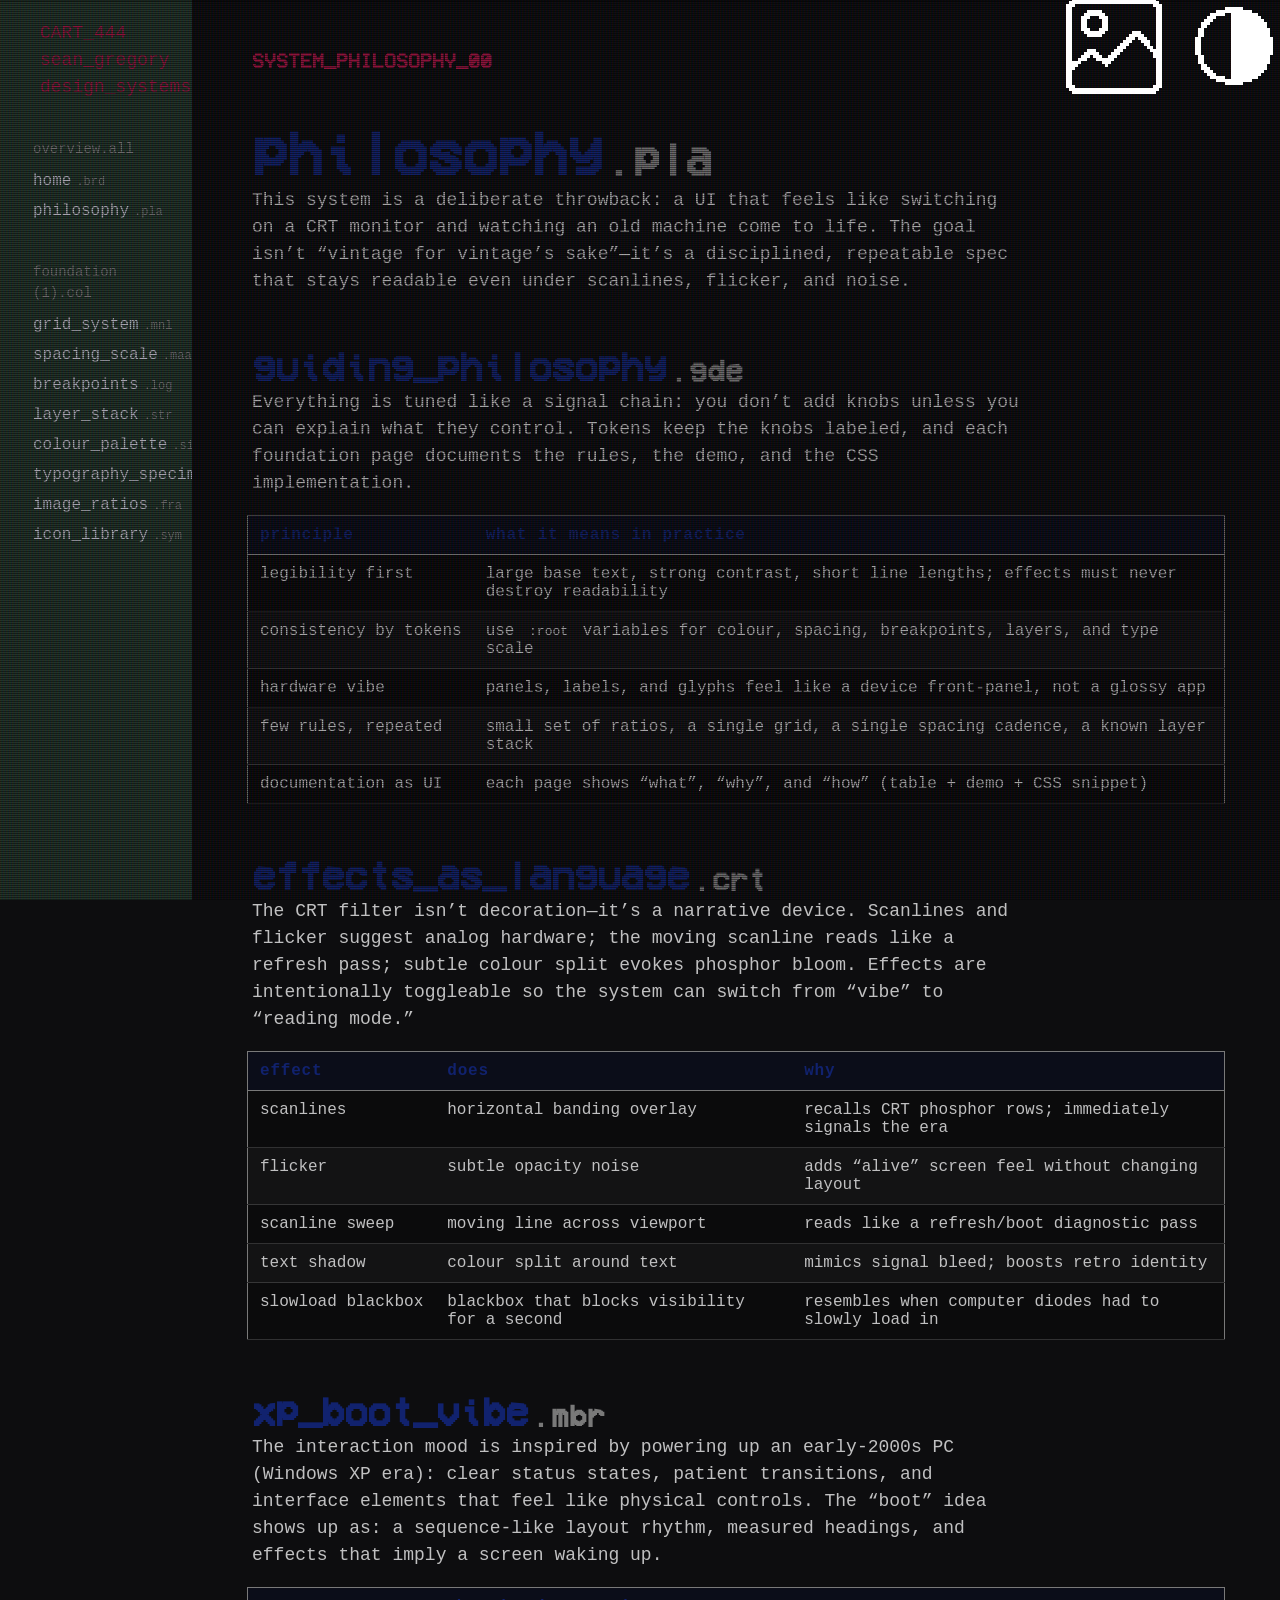
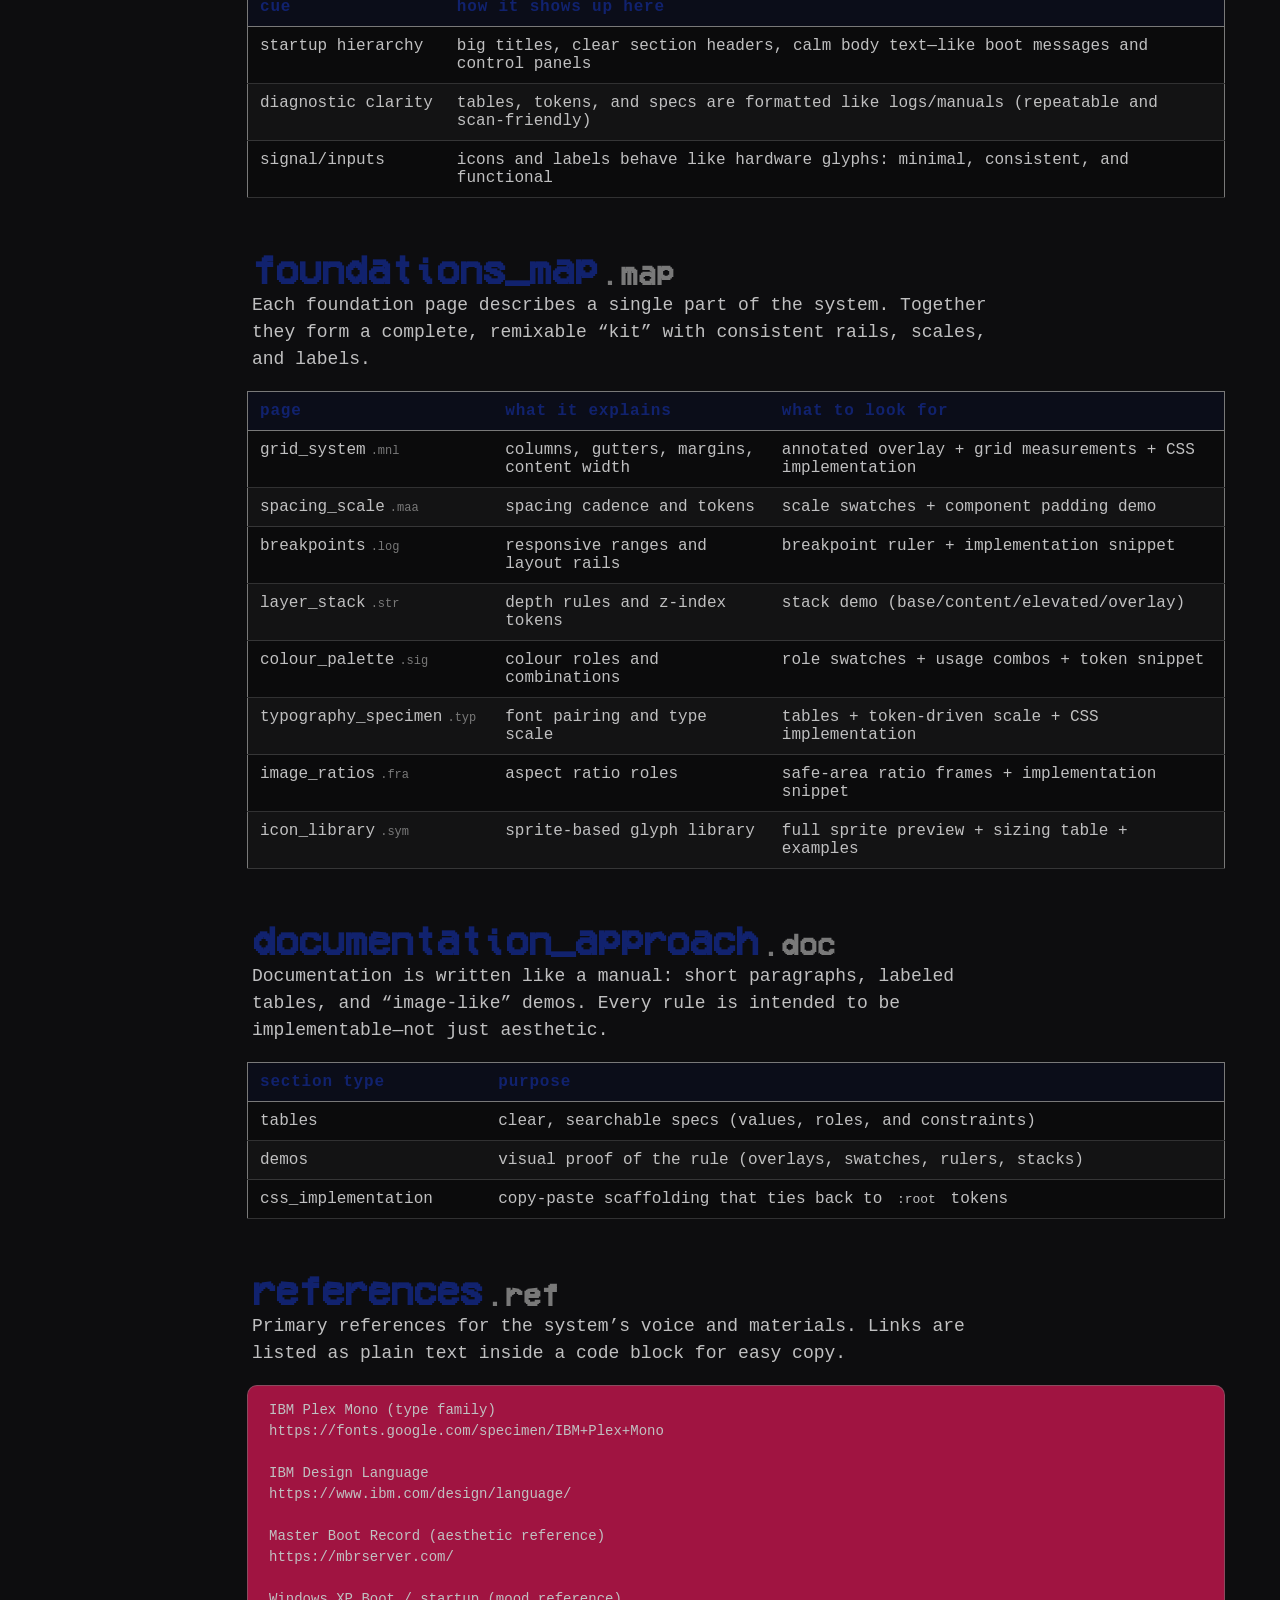
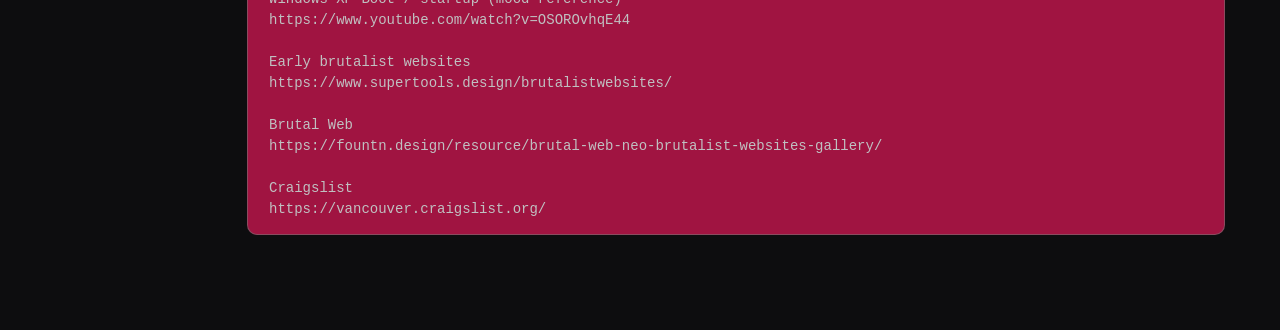
==== philosophy.html @ afed6a1c "Final big touches" ====
<!DOCTYPE html>
<html lang="en">
<head>
    <meta charset="UTF-8">
    <meta name="viewport" content="width=device-width, initial-scale=1.0">
    <title>Philosophy | Foundation</title>
    <link rel="stylesheet" href="mainStyle.css?v=20260316">
    <link rel="stylesheet" href="shader.css">
</head>
<body class="crt">
    <div class="scanlines"></div>
    <div class="scanline"></div>
    <div class="flicker"></div>
    <aside class="sideBar" style="grid-column: 1;">
        <div class="sideBarHeader">
            <a class="indexTitle" href="index.html">
                <p>CART_444</p>
                <p>sean_gregory</p>
                <p>design_systems</p>
            </a>
            <nav class="checklist" aria-label="Foundation">
                <p>overview.all</p>
                <a href="index.html">home<span>.brd</span></a>
                <a href="philosophy.html" aria-current="page">philosophy<span>.pla</span></a>
                <br>
                <p>foundation (1).col</p>
                <a href="types/grid.html">grid_system<span>.mnl</span></a>
                <a href="types/spacing.html">spacing_scale<span>.maa</span></a>
                <a href="types/breakpoints.html">breakpoints<span>.log</span></a>
                <a href="types/layers.html">layer_stack<span>.str</span></a>
                <a href="types/color.html">colour_palette<span>.sig</span></a>
                <a href="types/typography.html">typography_specimen<span>.typ</span></a>
                <a href="types/ratios.html">image_ratios<span>.fra</span></a>
                <a href="types/icons.html">icon_library<span>.sym</span></a>
            </nav>
        </div>
    </aside>
    <div class="mainContent" style="grid-column: 2;">
        <section>
            <h4 class="pageCategory">SYSTEM_PHILOSOPHY_00</h4>
            <h1 class="pageTitle">philosophy<span>.pla</span></h1>
            <p>This system is a deliberate throwback: a UI that feels like switching on a CRT monitor and watching an old machine come to life. The goal isn’t “vintage for vintage’s sake”—it’s a disciplined, repeatable spec that stays readable even under scanlines, flicker, and noise.</p>
        </section>

        <section>
            <h2 class="pageSubtitle">guiding_philosophy<span>.gde</span></h2>
            <p>Everything is tuned like a signal chain: you don’t add knobs unless you can explain what they control. Tokens keep the knobs labeled, and each foundation page documents the rules, the demo, and the CSS implementation.</p>
            <table aria-label="Guiding philosophy table">
                <thead>
                    <tr>
                        <th>principle</th>
                        <th>what it means in practice</th>
                    </tr>
                </thead>
                <tbody>
                    <tr>
                        <td>legibility first</td>
                        <td>large base text, strong contrast, short line lengths; effects must never destroy readability</td>
                    </tr>
                    <tr>
                        <td>consistency by tokens</td>
                        <td>use <code>:root</code> variables for colour, spacing, breakpoints, layers, and type scale</td>
                    </tr>
                    <tr>
                        <td>hardware vibe</td>
                        <td>panels, labels, and glyphs feel like a device front-panel, not a glossy app</td>
                    </tr>
                    <tr>
                        <td>few rules, repeated</td>
                        <td>small set of ratios, a single grid, a single spacing cadence, a known layer stack</td>
                    </tr>
                    <tr>
                        <td>documentation as UI</td>
                        <td>each page shows “what”, “why”, and “how” (table + demo + CSS snippet)</td>
                    </tr>
                </tbody>
            </table>
        </section>

        <section>
            <h2 class="pageSubtitle">effects_as_language<span>.crt</span></h2>
            <p>The CRT filter isn’t decoration—it’s a narrative device. Scanlines and flicker suggest analog hardware; the moving scanline reads like a refresh pass; subtle colour split evokes phosphor bloom. Effects are intentionally toggleable so the system can switch from “vibe” to “reading mode.”</p>
            <table aria-label="Effects rationale table">
                <thead>
                    <tr>
                        <th>effect</th>
                        <th>does</th>
                        <th>why</th>
                    </tr>
                </thead>
                <tbody>
                    <tr>
                        <td>scanlines</td>
                        <td>horizontal banding overlay</td>
                        <td>recalls CRT phosphor rows; immediately signals the era</td>
                    </tr>
                    <tr>
                        <td>flicker</td>
                        <td>subtle opacity noise</td>
                        <td>adds “alive” screen feel without changing layout</td>
                    </tr>
                    <tr>
                        <td>scanline sweep</td>
                        <td>moving line across viewport</td>
                        <td>reads like a refresh/boot diagnostic pass</td>
                    </tr>
                    <tr>
                        <td>text shadow</td>
                        <td>colour split around text</td>
                        <td>mimics signal bleed; boosts retro identity</td>
                    </tr>
                    <tr>
                        <td>slowload blackbox</td>
                        <td>blackbox that blocks visibility for a second</td>
                        <td>resembles when computer diodes had to slowly load in</td>
                    </tr>
                </tbody>
            </table>
        </section>

        <section>
            <h2 class="pageSubtitle">xp_boot_vibe<span>.mbr</span></h2>
            <p>The interaction mood is inspired by powering up an early-2000s PC (Windows XP era): clear status states, patient transitions, and interface elements that feel like physical controls. The “boot” idea shows up as: a sequence-like layout rhythm, measured headings, and effects that imply a screen waking up.</p>
            <table aria-label="Boot sequence inspiration table">
                <thead>
                    <tr>
                        <th>cue</th>
                        <th>how it shows up here</th>
                    </tr>
                </thead>
                <tbody>
                    <tr>
                        <td>startup hierarchy</td>
                        <td>big titles, clear section headers, calm body text—like boot messages and control panels</td>
                    </tr>
                    <tr>
                        <td>diagnostic clarity</td>
                        <td>tables, tokens, and specs are formatted like logs/manuals (repeatable and scan-friendly)</td>
                    </tr>
                    <tr>
                        <td>signal/inputs</td>
                        <td>icons and labels behave like hardware glyphs: minimal, consistent, and functional</td>
                    </tr>
                </tbody>
            </table>
        </section>

        <section>
            <h2 class="pageSubtitle">foundations_map<span>.map</span></h2>
            <p>Each foundation page describes a single part of the system. Together they form a complete, remixable “kit” with consistent rails, scales, and labels.</p>
            <table aria-label="Foundations index table">
                <thead>
                    <tr>
                        <th>page</th>
                        <th>what it explains</th>
                        <th>what to look for</th>
                    </tr>
                </thead>
                <tbody>
                    <tr onclick="window.location='types/grid.html'" style="cursor: pointer;">
                        <td>grid_system<span>.mnl</span></td>
                        <td>columns, gutters, margins, content width</td>
                        <td>annotated overlay + grid measurements + CSS implementation</td>
                    </tr>
                    <tr onclick="window.location='types/spacing.html'" style="cursor: pointer;">
                        <td>spacing_scale<span>.maa</span></td>
                        <td>spacing cadence and tokens</td>
                        <td>scale swatches + component padding demo</td>
                    </tr>
                    <tr onclick="window.location='types/breakpoints.html'" style="cursor: pointer;">
                        <td>breakpoints<span>.log</span></td>
                        <td>responsive ranges and layout rails</td>
                        <td>breakpoint ruler + implementation snippet</td>
                    </tr>
                    <tr onclick="window.location='types/layers.html'" style="cursor: pointer;">
                        <td>layer_stack<span>.str</span></td>
                        <td>depth rules and z-index tokens</td>
                        <td>stack demo (base/content/elevated/overlay)</td>
                    </tr>
                    <tr onclick="window.location='types/color.html'" style="cursor: pointer;">
                        <td>colour_palette<span>.sig</span></td>
                        <td>colour roles and combinations</td>
                        <td>role swatches + usage combos + token snippet</td>
                    </tr>
                    <tr onclick="window.location='types/typography.html'" style="cursor: pointer;">
                        <td>typography_specimen<span>.typ</span></td>
                        <td>font pairing and type scale</td>
                        <td>tables + token-driven scale + CSS implementation</td>
                    </tr>
                    <tr onclick="window.location='types/ratios.html'" style="cursor: pointer;">
                        <td>image_ratios<span>.fra</span></td>
                        <td>aspect ratio roles</td>
                        <td>safe-area ratio frames + implementation snippet</td>
                    </tr>
                    <tr onclick="window.location='types/icons.html'" style="cursor: pointer;">
                        <td>icon_library<span>.sym</span></td>
                        <td>sprite-based glyph library</td>
                        <td>full sprite preview + sizing table + examples</td>
                    </tr>
                </tbody>
            </table>
        </section>

        <section>
            <h2 class="pageSubtitle">documentation_approach<span>.doc</span></h2>
            <p>Documentation is written like a manual: short paragraphs, labeled tables, and “image-like” demos. Every rule is intended to be implementable—not just aesthetic.</p>
            <table aria-label="Documentation format table">
                <thead>
                    <tr>
                        <th>section type</th>
                        <th>purpose</th>
                    </tr>
                </thead>
                <tbody>
                    <tr>
                        <td>tables</td>
                        <td>clear, searchable specs (values, roles, and constraints)</td>
                    </tr>
                    <tr>
                        <td>demos</td>
                        <td>visual proof of the rule (overlays, swatches, rulers, stacks)</td>
                    </tr>
                    <tr>
                        <td>css_implementation</td>
                        <td>copy-paste scaffolding that ties back to <code>:root</code> tokens</td>
                    </tr>
                </tbody>
            </table>
        </section>

        <section>
            <h2 class="pageSubtitle">references<span>.ref</span></h2>
            <p>Primary references for the system’s voice and materials. Links are listed as plain text inside a code block for easy copy.</p>
            <pre><code>IBM Plex Mono (type family)
https://fonts.google.com/specimen/IBM+Plex+Mono

IBM Design Language
https://www.ibm.com/design/language/

Master Boot Record (aesthetic reference)
https://mbrserver.com/

Windows XP Boot / startup (mood reference)
https://www.youtube.com/watch?v=OSOROvhqE44

Early brutalist websites
https://www.supertools.design/brutalistwebsites/

Brutal Web
https://fountn.design/resource/brutal-web-neo-brutalist-websites-gallery/

Craigslist
https://vancouver.craigslist.org/
</code></pre>
        </section>
        <div class="icon effectsToggle" style="--x:2; --y:4" onclick="toggleEffects()" role="button" tabindex="0" aria-label="Toggle CRT effects" aria-pressed="false"></div>
        <div class="icon lightDarkToggle" style="--x:3; --y:3" onclick="toggleTheme()" role="button" tabindex="0" aria-label="Toggle theme"></div>
    </div>

    <script src="./newScript.js"></script>
</body>
</html>
---- mainStyle.css ----
:root {
    --color-primary: #11226e;
    --color-background: #0D0D0F;
    --color-text: #c0c0c1;
    --color-link: #c0c0cc;
    --color-accent: #a01441;
    --color-secondary: #24382c;
    --color-text-muted: #797979;

    --space-1: 4px;
    --space-2: 8px;
    --space-3: 16px;
    --space-4: 24px;
    --space-5: 32px;
    --space-6: 48px;
    --space-7: 64px;
    --space-8: 96px;

    --bp-mobile: 600px;
    --bp-mobileH: 768px;
    --bp-tablet: 768px;
    --bp-tabletH: 1024px;
    --bp-crt: 1280px;
    --bp-desktop: 1440px;
    --bp-wide: 1920px;

    --layer-base: 0;
    --layer-content: 10;
    --layer-elevated: 100;
    --layer-overlay: 1000;

    --font-display: 'Vhs', sans-serif;
    --font-mono: IBMRegular, monospace;
    --font-mono-semibold: IBMSemiBold, monospace;
    --font-mono-bold: IBMBold, monospace;

    --text-display: 60px;
    --text-headline: 40px;
    --text-category: 20px;
    --text-body: 18px;
    --text-label: 14px;

    --lh-body: 1.5;

    --radius-sm: 6px;
    --radius-md: 10px;
    --radius-lg: 14px;
    --radius-pill: 999px;

    --panel-bg: rgba(0, 0, 0, 0.22);
    --panel-bg-soft: rgba(0, 0, 0, 0.18);
    --panel-bg-blue: rgba(17, 34, 110, 0.06);
}

*
{
    margin: 0;
    padding: 0;
    box-sizing: border-box;
}

body
{
    display: grid;
    grid-template-columns: 15% auto;
    background-color: var(--color-background);
    align-items: start;
}

body *
{
    padding: 0 5px;
}

.sideBar
{
    position: sticky;
    top: 0;
    align-self: start;
    background-color: var(--color-secondary);
    color: var(--color-text);
    height: 100vh;
    overflow-y: auto;
}

.checklist
{
    display: flex;
    flex-direction: column;
    gap: 12px;
    padding: 18px;
}

.checklist a
{
    text-decoration: none;
    color: var(--color-link);
}

.checklist p
{
    color: var(--color-text-muted);
    font-size: var(--text-label);
}

.mainContent
{
    padding: 50px;
    color: var(--color-text);
    min-height: 100vh;
    display: flex;
    flex-direction: column;
}

h1, h2, h4
{
    font-family: var(--font-display);
    color: var(--color-primary);
}

p
{
    font-family: var(--font-mono);
    color: var(--color-text);
    max-width: 780px;
    line-height: var(--lh-body);
    font-size: var(--text-body);
}

a
{
    font-family: var(--font-mono-semibold);
    color: var(--color-primary);
}

h1
{
    font-size: var(--text-display);
    margin-top: 50px;
}

h2
{
    font-size: var(--text-headline);
    margin-top: 50px;
}

h4
{
    font-size: var(--text-category);
    color: var(--color-accent);
}

span
{
    font-size: 75%;
    color: var(--color-text-muted);
}

pre
{
    width: min(100%, 980px);
    margin-top: 18px;
    border: 1px solid rgba(121, 121, 121, 0.55);
    background: var(--panel-bg);
    padding: 14px 16px;
    overflow: auto;
}

pre code
{
    display: block;
    white-space: pre;
    font-family: var(--font-mono);
    font-size: 14px;
    line-height: 1.5;
    color: var(--color-text);
}

.indexTitle
{
    display: flex;
    flex-direction: column;
    gap: -10px;
    margin: 20px;
    text-decoration: none;
}
a p
{
    color: var(--color-accent);
    font-family: var(--font-mono-bold);
}
/* VHS Font */
@font-face
{
    font-family: 'Vhs';
    src: url(resources/Vhs.ttf) format('truetype');
}

@font-face {
    font-family: IBMBold;
    src: url(resources/IBMPlexMono-Bold.ttf) format('truetype');
}
@font-face {
    font-family: IBMBoldItalic;
    src: url(resources/IBMPlexMono-BoldItalic.ttf) format('truetype');
}
@font-face {
    font-family: IBMExtraLight;
    src: url(resources/IBMPlexMono-ExtraLight.ttf) format('truetype');
}
@font-face {
    font-family: IBMExtraLightItalic;
    src: url(resources/IBMPlexMono-ExtraLightItalic.ttf) format('truetype');
}
@font-face {
    font-family: IBMItalic;
    src: url(resources/IBMPlexMono-Italic.ttf) format('truetype');
}
@font-face {
    font-family: IBMLight;
    src: url(resources/IBMPlexMono-Light.ttf) format('truetype');
}
@font-face {
    font-family: IBMLightItalic;
    src: url(resources/IBMPlexMono-LightItalic.ttf) format('truetype');
}
@font-face {
    font-family: IBMMedium;
    src: url(resources/IBMPlexMono-Medium.ttf) format('truetype');
}
@font-face {
    font-family: IBMMediumItalic;
    src: url(resources/IBMPlexMono-MediumItalic.ttf) format('truetype');
}
@font-face {
    font-family: IBMRegular;
    src: url(resources/IBMPlexMono-Regular.ttf) format('truetype');
}
@font-face {
    font-family: IBMSemiBold;
    src: url(resources/IBMPlexMono-SemiBold.ttf) format('truetype');
}
@font-face {
    font-family: IBMSemiBoldItalic;
    src: url(resources/IBMPlexMono-SemiBoldItalic.ttf) format('truetype');
}
@font-face {
    font-family: IBMThin;
    src: url(resources/IBMPlexMono-Thin.ttf) format('truetype');
}
@font-face {
    font-family: IBMThinItalic;
    src: url(resources/IBMPlexMono-ThinItalic.ttf) format('truetype');
}

.icon
{
    width: 32px;
    height: 32px;
    background-image: url('media.png');
    background-size: 128px 160px;
    background-position: calc(var(--x) * -32px) calc(var(--y) * -32px);
    image-rendering: pixelated;
    image-rendering: crisp-edges;
}

.light-mode
{
    --color-background: #ffffff;
    --color-text: #0D0D0F;
    --color-link: #3a3a3a;
    --color-text-muted: #1d0f0f;
    --color-secondary: #64a07c;
}

.lightDarkToggle
{
    position: fixed;
    top: 30px;
    right: 30px;
    scale: 3;
    z-index: 30;
    padding: 0;
}

.effectsToggle
{
    position: fixed;
    top: 30px;
    right: 150px;
    scale: 3;
    z-index: 30;
    padding: 0;
}

/* Tables (system-wide) */
table
{
    width: min(100%, 980px);
    margin-top: 18px;
    padding: 0;
    border-collapse: collapse;
    border: 1px solid var(--color-text-muted);
    background: var(--panel-bg-soft);
}

thead th
{
    font-family: var(--font-mono-semibold);
    text-transform: lowercase;
    letter-spacing: 0.05em;
    color: var(--color-primary);
    background: rgba(17, 34, 110, 0.14);
    border-bottom: 1px solid var(--color-text-muted);
}

.iconName
{
    color: var(--color-link);
    
}

th, td
{
    padding: 10px 12px;
    text-align: left;
    vertical-align: top;
    font-family: var(--font-mono);
    color: var(--color-text);
}

tbody td
{
    border-bottom: 1px solid rgba(121, 121, 121, 0.35);
}

tbody tr:nth-child(even)
{
    background: rgba(255, 255, 255, 0.03);
}

tbody td:first-child
{
    font-family: var(--font-mono-semibold);
    color: var(--color-text);
    white-space: nowrap;
}

/* Grid demo panel (used on types/grid.html) */
.demoPanel
{
    width: min(100%, 980px);
    margin-top: 22px;
    border: 1px solid var(--color-text-muted);
    background: var(--panel-bg);
    padding: 14px 14px 12px;
}

.demoPanel *
{
    padding: 0;
}

.demoPanelHeader
{
    display: flex;
    gap: 14px;
    align-items: baseline;
    justify-content: space-between;
    padding-bottom: 10px;
    border-bottom: 1px dashed rgba(121, 121, 121, 0.55);
    margin-bottom: 12px;
}

.demoPanelTitle
{
    font-family: var(--font-mono-bold);
    color: var(--color-accent);
}

.demoPanelMeta
{
    font-family: var(--font-mono);
    color: var(--color-text-muted);
    font-size: 14px;
    text-align: right;
}

.diagramWrap
{
    overflow-x: auto;
    border: 1px solid rgba(121, 121, 121, 0.35);
    background: var(--panel-bg-blue);
}

.gridDiagram
{
    display: block;
    width: 100%;
    height: auto;
    min-width: 760px;
}

.demoPanelCaption
{
    margin-top: 12px;
    font-family: var(--font-mono);
    color: var(--color-text);
    font-size: 16px;
    line-height: 1.5;
    max-width: none;
}

.gridDiagram .gridStroke
{
    fill: var(--color-text-muted);
}

.gridDiagram .gridFrame
{
    fill: transparent;
    stroke: rgba(121, 121, 121, 0.75);
    stroke-width: 2;
}

.gridDiagram .gridContentArea
{
    fill: rgba(17, 34, 110, 0.10);
    stroke: rgba(17, 34, 110, 0.7);
    stroke-width: 2;
}

.gridDiagram .gridSafeArea
{
    fill: rgba(160, 20, 65, 0.08);
    stroke: rgba(160, 20, 65, 0.8);
    stroke-width: 2;
    stroke-dasharray: 8 6;
}

.gridDiagram .gridColumns rect
{
    fill: rgba(192, 192, 193, 0.06);
    stroke: rgba(121, 121, 121, 0.35);
    stroke-width: 1;
}

.gridDiagram .gridModules rect
{
    fill: rgba(160, 20, 65, 0.22);
    stroke: rgba(160, 20, 65, 0.85);
    stroke-width: 2;
}

.gridDiagram .gridDimLine
{
    stroke: rgba(121, 121, 121, 0.9);
    stroke-width: 2;
}

.gridDiagram .gridLabel
{
    fill: var(--color-text);
    font-family: IBMRegular, monospace;
    font-size: 16px;
}

.gridDiagram .gridLabelMuted
{
    fill: rgba(121, 121, 121, 0.95);
}

/* Breakpoints diagram (used on types/breakpoints.html) */
.breakpointDiagram
{
    display: block;
    width: 100%;
    height: auto;
    min-width: 760px;
}

.breakpointDiagram .bpFrame
{
    fill: transparent;
    stroke: rgba(121, 121, 121, 0.75);
    stroke-width: 2;
}

.breakpointDiagram .bpRowRect
{
    fill: rgba(0, 0, 0, 0.16);
    stroke: rgba(121, 121, 121, 0.35);
    stroke-width: 1;
}

.breakpointDiagram .bpTitle
{
    fill: var(--color-primary);
    font-family: IBMSemiBold, monospace;
    font-size: 18px;
    letter-spacing: 0.06em;
    text-transform: lowercase;
}

.breakpointDiagram .bpLegend
{
    fill: var(--color-text-muted);
    font-family: IBMRegular, monospace;
    font-size: 14px;
}

.breakpointDiagram .bpName
{
    fill: var(--color-link);
    font-family: IBMSemiBold, monospace;
    font-size: 16px;
    letter-spacing: 0.04em;
}

.breakpointDiagram .bpMeta
{
    fill: var(--color-text);
    font-family: IBMRegular, monospace;
    font-size: 16px;
}

/* Breakpoint ruler (used on types/breakpoints.html) */
.breakpointWrap
{
    padding: 14px;
}

.breakpointsRuler
{
    position: relative;
    height: 34px;
    border-bottom: 1px dashed rgba(121, 121, 121, 0.55);
}

.bpMarker
{
    position: absolute;
    bottom: 0;
    transform: translateX(-50%);
}

.bpMarker::after
{
    content: "";
    position: absolute;
    left: 50%;
    bottom: -14px;
    width: 1px;
    height: 14px;
    background: rgba(160, 20, 65, 0.85);
    transform: translateX(-50%);
}

.bp0 { left: 0%; transform: none; }
.bp0::after { left: 0; transform: none; }
.bp600 { left: 24.25%; }
.bp768 { left: 35.1%; }
.bp1024 { left: 46.7%; }
.bp1280 { left: 58.3%; }
.bp1440 { left: 69.2%; }
.bp1920 { left: 89%; }
.bp1920more { left: 100%; }

.bp1920more { transform: translateX(-100%); }
.bp1920more::after { left: 100%; transform: translateX(-100%); }

.bpTag
{
    display: inline-block;
    font-family: IBMRegular, monospace;
    font-size: 12px;
    color: var(--color-text);
    background: rgba(0, 0, 0, 0.45);
    border: 1px solid rgba(121, 121, 121, 0.45);
    padding: 3px 6px;
    border-radius: 4px;
    letter-spacing: 0.06em;
}

.breakpointBand
{
    display: flex;
    margin-top: 14px;
    border: 1px solid rgba(121, 121, 121, 0.35);
    background: rgba(0, 0, 0, 0.12);
}

.bpSegment
{
    padding: 10px 10px 12px;
    border-right: 1px solid rgba(121, 121, 121, 0.25);
    min-width: 100px;
}

.bpSegment:last-child
{
    border-right: none;
}

.bpMobile { flex: 600; background: rgba(160, 20, 65, 0.08); }
.bpMobileH { flex: 168; background: rgba(17, 34, 110, 0.08); }
.bpTablet { flex: 256; background: rgba(160, 20, 65, 0.06); }
.bpTabletH { flex: 256; background: rgba(17, 34, 110, 0.06); }
.bpCrt { flex: 160; background: rgba(160, 20, 65, 0.05); }
.bpDesktop { flex: 480; background: rgba(17, 34, 110, 0.05); }
.bpWide { flex: 240; background: rgba(160, 20, 65, 0.04); }

.bpSegment .bpName
{
    font-family: IBMSemiBold, monospace;
    font-size: 14px;
    letter-spacing: 0.06em;
    text-transform: lowercase;
    color: var(--color-link);
    max-width: none;
    margin-bottom: 6px;
}

.bpSegment .bpMeta
{
    font-family: IBMRegular, monospace;
    font-size: 12px;
    line-height: 1.4;
    letter-spacing: 0.04em;
    color: var(--color-text);
    max-width: none;
}

.contentClampRow
{
    margin-top: 14px;
    display: grid;
    gap: 10px;
}

.clampLabel
{
    font-family: IBMRegular, monospace;
    font-size: 12px;
    letter-spacing: 0.06em;
    color: var(--color-text-muted);
    text-transform: lowercase;
}

.clampBars
{
    display: flex;
    gap: 10px;
    align-items: stretch;
}

.clampBar
{
    position: relative;
    border: 1px solid rgba(121, 121, 121, 0.35);
    background: rgba(0, 0, 0, 0.22);
    padding: 10px;
    min-height: 38px;
}

.clampMin { flex: 272; }
.clampMax { flex: 1200; }

.clampBar span
{
    font-family: IBMRegular, monospace;
    font-size: 12px;
    color: var(--color-text);
    letter-spacing: 0.04em;
}

/* Layers demo (used on types/layers.html) */
.layerDemoStage
{
    position: relative;
    padding: 16px;
    height: 280px;
    min-width: 760px;
}

.layerSurface
{
    position: absolute;
    border: 1px solid rgba(121, 121, 121, 0.55);
    border-radius: 8px;
    overflow: hidden;
}

.layerBase
{
    inset: 16px;
    background:
        linear-gradient(180deg, rgba(17, 34, 110, 0.10), rgba(0, 0, 0, 0.12)),
        radial-gradient(circle at 20% 30%, rgba(160, 20, 65, 0.10), transparent 55%);
    z-index: var(--layer-base);
}

.layerContent
{
    left: 46px;
    top: 46px;
    width: 64%;
    height: 56%;
    background: rgba(0, 0, 0, 0.26);
    border-color: rgba(17, 34, 110, 0.75);
    z-index: var(--layer-content);
    padding: 14px;
}

.layerElevated
{
    right: 68px;
    top: 84px;
    width: 30%;
    height: 44%;
    background: rgba(0, 0, 0, 0.34);
    border-color: rgba(160, 20, 65, 0.75);
    box-shadow: 0 18px 40px rgba(0, 0, 0, 0.38);
    z-index: var(--layer-elevated);
    padding: 14px;
}

.layerOverlay
{
    left: 34%;
    top: 34%;
    width: 46%;
    height: 46%;
    background: rgba(0, 0, 0, 0.55);
    border-color: rgba(192, 192, 193, 0.55);
    box-shadow: 0 24px 60px rgba(0, 0, 0, 0.55);
    backdrop-filter: blur(2px);
    z-index: var(--layer-overlay);
    padding: 14px;
}

.layerStamp
{
    font-family: IBMSemiBold, monospace;
    font-size: 12px;
    letter-spacing: 0.08em;
    text-transform: lowercase;
    color: var(--color-link);
    max-width: none;
    margin-bottom: 10px;
}

.layerNote
{
    font-family: IBMRegular, monospace;
    font-size: 14px;
    color: var(--color-text);
    max-width: none;
    margin-top: 6px;
}

.layerLine
{
    height: 8px;
    border: 1px solid rgba(121, 121, 121, 0.35);
    background: rgba(255, 255, 255, 0.04);
    margin-top: 12px;
}

.layerLineShort
{
    width: 72%;
}

.layerActions
{
    margin-top: 14px;
    display: flex;
    gap: 10px;
    justify-content: flex-end;
}

.layerBtn
{
    font-family: IBMRegular, monospace;
    font-size: 12px;
    letter-spacing: 0.06em;
    text-transform: lowercase;
    color: var(--color-text);
    border: 1px solid rgba(121, 121, 121, 0.55);
    background: rgba(0, 0, 0, 0.35);
    padding: 6px 10px;
    border-radius: 6px;
}

.layerBtnPrimary
{
    border-color: rgba(160, 20, 65, 0.85);
    background: rgba(160, 20, 65, 0.18);
}

.layerLegend
{
    position: absolute;
    left: 16px;
    bottom: 16px;
    display: flex;
    gap: 10px;
    flex-wrap: wrap;
    z-index: calc(var(--layer-overlay) + 1);
}

.layerChip
{
    font-family: var(--font-mono);
    font-size: 12px;
    color: var(--color-text);
    background: rgba(0, 0, 0, 0.45);
    border: 1px dashed rgba(121, 121, 121, 0.55);
    padding: 4px 8px;
    border-radius: var(--radius-pill);
    letter-spacing: 0.04em;
    max-width: none;
}

/* Color palette (used on types/color.html) */
.colorSwatch
{
    display: grid;
    grid-template-columns: 56px 1fr;
    gap: 12px;
    align-items: center;
    padding: 12px;
    border: 1px solid rgba(121, 121, 121, 0.35);
    background: var(--panel-bg-soft);
}

.swatchChip
{
    width: 56px;
    height: 56px;
    border-radius: var(--radius-md);
    background: var(--swatch);
    border: 1px solid rgba(192, 192, 193, 0.35);
    box-shadow:
        0 0 0 1px rgba(0, 0, 0, 0.35) inset,
        0 14px 28px rgba(0, 0, 0, 0.35);
}

.swatchHex
{
    font-family: var(--font-mono-semibold);
    font-size: 14px;
    letter-spacing: 0.06em;
    color: var(--color-text);
    max-width: none;
}

.swatchUse
{
    font-family: var(--font-mono);
    font-size: 14px;
    color: var(--color-text-muted);
    max-width: none;
    margin-top: 6px;
}

.comboGrid
{
    width: min(100%, 980px);
    margin-top: 18px;
    display: grid;
    grid-template-columns: 1fr 1fr;
    gap: 14px;
}

@media (max-width: 980px)
{
    .comboGrid
    {
        grid-template-columns: 1fr;
    }
}

.comboCard
{
    border: 1px solid rgba(121, 121, 121, 0.55);
    background: var(--combo-bg);
    color: var(--combo-fg);
    padding: 14px;
    box-shadow: 0 0 0 1px rgba(0, 0, 0, 0.25) inset;
}

.comboCard *
{
    padding: 0;
}

.comboTitle
{
    font-family: IBMSemiBold, monospace;
    letter-spacing: 0.08em;
    text-transform: lowercase;
    color: var(--combo-accent);
    max-width: none;
}

.comboBody
{
    font-family: IBMRegular, monospace;
    font-size: 14px;
    line-height: 1.5;
    margin-top: 10px;
    max-width: none;
    color: var(--combo-fg);
}

.comboMeta
{
    margin-top: 12px;
    display: flex;
    flex-wrap: wrap;
    gap: 10px 14px;
    font-family: IBMRegular, monospace;
    font-size: 12px;
    color: rgba(192, 192, 193, 0.85);
    border-top: 1px dashed rgba(121, 121, 121, 0.55);
    padding-top: 10px;
}

.comboCard[style*=\"--combo-bg: #ffffff\"] .comboMeta
{
    color: rgba(13, 13, 15, 0.75);
}

/* Ratios (used on types/ratios.html) */
.ratioGrid
{
    display: grid;
    grid-template-columns: 1fr 1fr;
    gap: 14px;
}

@media (max-width: 980px)
{
    .ratioGrid
    {
        grid-template-columns: 1fr;
    }
}

.ratioCard *
{
    padding: 0;
}

.ratioFrame
{
    position: relative;
    aspect-ratio: var(--ratio);
    border: 1px solid rgba(121, 121, 121, 0.55);
    background:
        linear-gradient(180deg, rgba(17, 34, 110, 0.10), rgba(0, 0, 0, 0.18)),
        radial-gradient(circle at 30% 30%, rgba(160, 20, 65, 0.12), transparent 55%);
    box-shadow: 0 0 0 1px rgba(0, 0, 0, 0.25) inset;
    border-radius: 10px;
    overflow: hidden;
}

.ratioSafe
{
    position: absolute;
    inset: 10%;
    border: 2px dashed rgba(160, 20, 65, 0.75);
    border-radius: 8px;
    opacity: 0.9;
}

.ratioCross::before,
.ratioCross::after
{
    content: "";
    position: absolute;
    left: 50%;
    top: 50%;
    width: 70%;
    height: 1px;
    background: rgba(192, 192, 193, 0.35);
    transform: translate(-50%, -50%);
}

.ratioCross::after
{
    width: 1px;
    height: 70%;
}

.ratioStamp
{
    position: absolute;
    left: 10px;
    top: 10px;
    font-family: IBMSemiBold, monospace;
    font-size: 12px;
    letter-spacing: 0.08em;
    text-transform: lowercase;
    color: var(--color-link);
    background: rgba(0, 0, 0, 0.45);
    border: 1px solid rgba(121, 121, 121, 0.45);
    padding: 4px 8px;
    border-radius: 6px;
    max-width: none;
}

.ratioNote
{
    margin-top: 10px;
    font-family: var(--font-mono);
    font-size: 14px;
    color: var(--color-text-muted);
    letter-spacing: 0.04em;
    text-transform: lowercase;
    max-width: none;
}

/* Icons (used on types/icons.html) */
.iconLibraryGrid
{
    display: grid;
    grid-template-columns: repeat(4, 1fr);
    gap: 12px;
    padding: 12px;
}

@media (max-width: 980px)
{
    .iconLibraryGrid
    {
        grid-template-columns: repeat(2, 1fr);
    }
}

.iconTile
{
    border: 1px solid rgba(121, 121, 121, 0.35);
    background: var(--panel-bg-soft);
    padding: 12px;
    display: grid;
    gap: 8px;
    justify-items: start;
}

.iconTile *
{
    padding: 0;
}

.iconSample
{
    transform: scale(2);
    transform-origin: top left;
    margin-bottom: 18px;
}

.iconName
{
    font-family: var(--font-mono-semibold);
    font-size: 12px;
    letter-spacing: 0.08em;
    text-transform: lowercase;
    color: var(--color-link);
    max-width: none;
    padding-top: 10px;
}

.iconCoords
{
    font-family: var(--font-mono);
    font-size: 12px;
    color: var(--color-text-muted);
    max-width: none;
}

.iconInline
{
    transform: none;
}

.iconExampleRow
{
    padding: 12px 0 0;
}

.iconExampleRow *
{
    padding: 0;
}

.iconExampleNote
{
    margin-top: 12px;
    font-family: var(--font-mono);
    font-size: 14px;
    color: var(--color-text-muted);
    max-width: none;
}

.iconButton
{
    appearance: none;
    cursor: pointer;
    border: 1px solid rgba(121, 121, 121, 0.75);
    background: rgba(0, 0, 0, 0.28);
    border-radius: 8px;
    padding: 10px;
    display: inline-flex;
    align-items: center;
    justify-content: center;
    box-shadow: 0 0 0 1px rgba(17, 34, 110, 0.15) inset;
    margin-right: 10px;
}

.iconButton:hover
{
    border-color: rgba(160, 20, 65, 0.85);
}

.iconButton:focus-visible
{
    outline: 2px solid rgba(160, 20, 65, 0.95);
    outline-offset: 2px;
}

/* Spacing demos (used on types/spacing.html) */
.demoRow
{
    width: min(100%, 980px);
    margin-top: 22px;
    display: grid;
    grid-template-columns: 1fr 1fr;
    gap: 18px;
}

@media (max-width: 980px)
{
    .demoRow
    {
        grid-template-columns: 1fr;
    }
}

.spacingScaleGrid
{
    display: grid;
    grid-template-columns: 1fr 1fr;
    gap: 12px;
}

.spacingSwatch
{
    border: 1px solid rgba(121, 121, 121, 0.45);
    background: rgba(0, 0, 0, 0.20);
    padding: 10px 10px 12px;
}

.spacingLabel
{
    display: flex;
    align-items: baseline;
    justify-content: space-between;
    gap: 12px;
    max-width: none;
    font-size: 14px;
    letter-spacing: 0.06em;
    text-transform: lowercase;
    color: var(--color-text-muted);
    margin-bottom: 10px;
}

.spacingLabel span
{
    font-size: 12px;
    color: var(--color-text);
}

.spacingBar
{
    height: 18px;
    width: min(100%, calc(var(--space) * 4));
    border: 1px solid rgba(160, 20, 65, 0.85);
    background: rgba(160, 20, 65, 0.22);
    box-shadow: 0 0 0 1px rgba(17, 34, 110, 0.25) inset;
}

.componentShowcase *
{
    padding: 0;
}

.componentStage
{
    position: relative;
    border: 1px solid rgba(121, 121, 121, 0.35);
    background: rgba(17, 34, 110, 0.06);
    padding: 20px;
    min-height: 140px;
    display: flex;
    align-items: center;
    justify-content: center;
}

.dsButton
{
    appearance: none;
    cursor: pointer;
    border: 1px solid rgba(17, 34, 110, 0.85);
    background: linear-gradient(180deg, rgba(17, 34, 110, 0.14), rgba(0, 0, 0, 0.28));
    color: var(--color-text);
    font-family: IBMSemiBold, monospace;
    text-transform: lowercase;
    letter-spacing: 0.06em;
    padding: 10px 16px;
    display: inline-flex;
    align-items: center;
    gap: 8px;
    border-radius: 6px;
    box-shadow:
        0 0 0 1px rgba(160, 20, 65, 0.22) inset,
        0 10px 28px rgba(0, 0, 0, 0.28);
    transition: border-color 120ms ease, background 120ms ease, transform 120ms ease;
}

.dsButton:hover
{
    border-color: rgba(160, 20, 65, 0.85);
    background: linear-gradient(180deg, rgba(160, 20, 65, 0.12), rgba(0, 0, 0, 0.28));
}

.dsButton:active
{
    transform: translateY(1px);
}

.dsButton:focus-visible
{
    outline: 2px solid rgba(160, 20, 65, 0.95);
    outline-offset: 2px;
}

.light-mode .dsButton
{
    background: linear-gradient(180deg, rgba(17, 34, 110, 0.10), rgba(255, 255, 255, 0.75));
    box-shadow:
        0 0 0 1px rgba(160, 20, 65, 0.18) inset,
        0 10px 28px rgba(0, 0, 0, 0.12);
}

.light-mode .dsButton:hover
{
    background: linear-gradient(180deg, rgba(160, 20, 65, 0.10), rgba(255, 255, 255, 0.75));
}

.dsButtonIcon
{
    width: 14px;
    height: 14px;
    border: 1px solid rgba(17, 34, 110, 0.9);
    background: rgba(17, 34, 110, 0.25);
}

.dsButtonKbd
{
    font-family: IBMRegular, monospace;
    color: var(--color-text-muted);
    border: 1px dashed rgba(121, 121, 121, 0.65);
    padding: 2px 6px;
    border-radius: 4px;
    letter-spacing: 0.02em;
}

.padGuide
{
    position: absolute;
    inset: 0;
    pointer-events: none;
    border: 1px dashed rgba(160, 20, 65, 0.35);
    opacity: 0.85;
}

.padGuideX
{
    left: 16px;
    right: 16px;
    top: 0;
    bottom: 0;
    border-left: 1px dashed rgba(160, 20, 65, 0.55);
    border-right: 1px dashed rgba(160, 20, 65, 0.55);
    border-top: none;
    border-bottom: none;
}

.padGuideY
{
    top: 10px;
    bottom: 10px;
    left: 0;
    right: 0;
    border-top: 1px dashed rgba(160, 20, 65, 0.55);
    border-bottom: 1px dashed rgba(160, 20, 65, 0.55);
    border-left: none;
    border-right: none;
}

.measure
{
    position: absolute;
    font-family: IBMRegular, monospace;
    font-size: 12px;
    color: var(--color-text);
    background: rgba(0, 0, 0, 0.45);
    border: 1px solid rgba(121, 121, 121, 0.45);
    padding: 4px 6px;
    text-transform: lowercase;
    letter-spacing: 0.06em;
    white-space: nowrap;
}

.dsButtonText
{
    color: var(--color-text);
    font-size: 14px;
    font-weight: 800;
}

.measureTop
{
    top: 6px;
    left: 50%;
    transform: translateX(-50%);
}

.measureLeft
{
    left: 6px;
    top: 50%;
    transform: translateY(-50%) rotate(-90deg);
    transform-origin: left top;
}

.measureGap
{
    top: 50%;
    left: 50%;
    transform: translate(-50%, 34px);
}

.componentNote
{
    margin-top: 12px;
    font-size: 16px;
    max-width: none;
    color: var(--color-text);
}

pre
{
    background-color: var(--color-accent);
    border-radius: 10px;
}
---- shader.css ----
@keyframes flicker
{
    0% { opacity: 0.27861; }
    5% { opacity: 0.34769; }
    10% { opacity: 0.23604; }
    15% { opacity: 0.90626; }
    20% { opacity: 0.18128; }
    25% { opacity: 0.83891; }
    30% { opacity: 0.65583; }
    35% { opacity: 0.67807; }
    40% { opacity: 0.26559; }
    45% { opacity: 0.84693; }
    50% { opacity: 0.96019; }
    55% { opacity: 0.08594; }
    60% { opacity: 0.20313; }
    65% { opacity: 0.71988; }
    70% { opacity: 0.53455; }
    75% { opacity: 0.37288; }
    80% { opacity: 0.71428; }
    85% { opacity: 0.70419; }
    90% { opacity: 0.7003; }
    95% { opacity: 0.36108; }
    100% { opacity: 0.24387; }
}

@keyframes textShadow
{
    0% { text-shadow: 0.4389924193300864px 0 1px rgba(0,30,255,0.5), -0.4389924193300864px 0 1px rgba(255,0,80,0.3), 0 0 3px; }
    5% { text-shadow: 2.7928974010788217px 0 1px rgba(0,30,255,0.5), -2.7928974010788217px 0 1px rgba(255,0,80,0.3), 0 0 3px; }
    10% { text-shadow: 0.02956275843481219px 0 1px rgba(0,30,255,0.5), -0.02956275843481219px 0 1px rgba(255,0,80,0.3), 0 0 3px; }
    15% { text-shadow: 0.40218538552878136px 0 1px rgba(0,30,255,0.5), -0.40218538552878136px 0 1px rgba(255,0,80,0.3), 0 0 3px; }
    20% { text-shadow: 3.4794037899852017px 0 1px rgba(0,30,255,0.5), -3.4794037899852017px 0 1px rgba(255,0,80,0.3), 0 0 3px; }
    25% { text-shadow: 1.6125630401149584px 0 1px rgba(0,30,255,0.5), -1.6125630401149584px 0 1px rgba(255,0,80,0.3), 0 0 3px; }
    30% { text-shadow: 0.7015590085143956px 0 1px rgba(0,30,255,0.5), -0.7015590085143956px 0 1px rgba(255,0,80,0.3), 0 0 3px; }
    35% { text-shadow: 3.896914047650351px 0 1px rgba(0,30,255,0.5), -3.896914047650351px 0 1px rgba(255,0,80,0.3), 0 0 3px; }
    40% { text-shadow: 3.870905614848819px 0 1px rgba(0,30,255,0.5), -3.870905614848819px 0 1px rgba(255,0,80,0.3), 0 0 3px; }
    45% { text-shadow: 2.231056963361899px 0 1px rgba(0,30,255,0.5), -2.231056963361899px 0 1px rgba(255,0,80,0.3), 0 0 3px; }
    50% { text-shadow: 0.08084290417898504px 0 1px rgba(0,30,255,0.5), -0.08084290417898504px 0 1px rgba(255,0,80,0.3), 0 0 3px; }
    55% { text-shadow: 2.3758461067427543px 0 1px rgba(0,30,255,0.5), -2.3758461067427543px 0 1px rgba(255,0,80,0.3), 0 0 3px; }
    60% { text-shadow: 2.202193051050636px 0 1px rgba(0,30,255,0.5), -2.202193051050636px 0 1px rgba(255,0,80,0.3), 0 0 3px; }
    65% { text-shadow: 2.8638780614874975px 0 1px rgba(0,30,255,0.5), -2.8638780614874975px 0 1px rgba(255,0,80,0.3), 0 0 3px; }
    70% { text-shadow: 0.48874025155497314px 0 1px rgba(0,30,255,0.5), -0.48874025155497314px 0 1px rgba(255,0,80,0.3), 0 0 3px; }
    75% { text-shadow: 1.8948491305757957px 0 1px rgba(0,30,255,0.5), -1.8948491305757957px 0 1px rgba(255,0,80,0.3), 0 0 3px; }
    80% { text-shadow: 0.0833037308038857px 0 1px rgba(0,30,255,0.5), -0.0833037308038857px 0 1px rgba(255,0,80,0.3), 0 0 3px; }
    85% { text-shadow: 0.09769827255241735px 0 1px rgba(0,30,255,0.5), -0.09769827255241735px 0 1px rgba(255,0,80,0.3), 0 0 3px; }
    90% { text-shadow: 3.443339761481782px 0 1px rgba(0,30,255,0.5), -3.443339761481782px 0 1px rgba(255,0,80,0.3), 0 0 3px; }
    95% { text-shadow: 2.1841838852799786px 0 1px rgba(0,30,255,0.5), -2.1841838852799786px 0 1px rgba(255,0,80,0.3), 0 0 3px; }
    100% { text-shadow: 2.6208764473832513px 0 1px rgba(0,30,255,0.5), -2.6208764473832513px 0 1px rgba(255,0,80,0.3), 0 0 3px; }
}

.crt::after
{
    content: " ";
    display: block;
    position: fixed;
    top: 0;
    left: 0;
    bottom: 0;
    right: 0;
    background: rgba(18, 16, 16, 0.1);
    opacity: 0;
    z-index: 2;
    pointer-events: none;
    animation: flicker 0.15s infinite;
}
.crt::before
{
    content: " ";
    display: block;
    position: fixed;
    top: 0;
    left: 0;
    bottom: 0;
    right: 0;
    background: linear-gradient(rgba(18, 16, 16, 0) 50%, rgba(0, 0, 0, 0.25) 50%), linear-gradient(90deg, rgba(255, 0, 0, 0.06), rgba(0, 255, 0, 0.02), rgba(0, 0, 255, 0.06));
    z-index: 2;
    background-size: 100% 2px, 3px 100%;
    pointer-events: none;
}
.crt
{
    animation: textShadow 1.6s infinite;
}

.scanlines
{
    position: fixed;
    pointer-events: none;
    width: auto;
    min-width: 100%;
    height: 100%;
    z-index: 5;
    background: linear-gradient(rgba(18, 16, 16, 0) 50%, rgba(0, 0, 0, 0.25) 50%), linear-gradient(90deg, rgba(255, 0, 0, 0.06), rgba(0, 255, 0, 0.02), rgba(0, 0, 255, 0.06));
    background-size: auto, auto;
    background-size: 100% 2px, 3px 100%;
}

.scanline
{
    position: fixed;
    pointer-events: none;
    top: 0%;
    width: auto;
    min-width: 100%;
    height: 2px;
    z-index: 10;
    background: rgba(0, 0, 0, .3);
    opacity: 0.75;
    animation: scanline 7s linear infinite;
}

@keyframes scanline
{
    0% { top: 99%; }
}

.flicker
{
    pointer-events: none;
    position: fixed;
    width: auto;
    min-width: 100%;
    height: 100%;
    z-index: 15;
    background: rgba(9, 8, 8, 0.1);
    animation: flicker 0.3301s infinite;
}

/* Effect toggle */
body.effects-off.crt::before,
body.effects-off.crt::after,
body.effects-off .scanlines,
body.effects-off .scanline,
body.effects-off .flicker
{
    opacity: 0 !important;
    animation: none !important;
}

body.effects-off.crt
{
    animation: none !important;
    text-shadow: none !important;
}
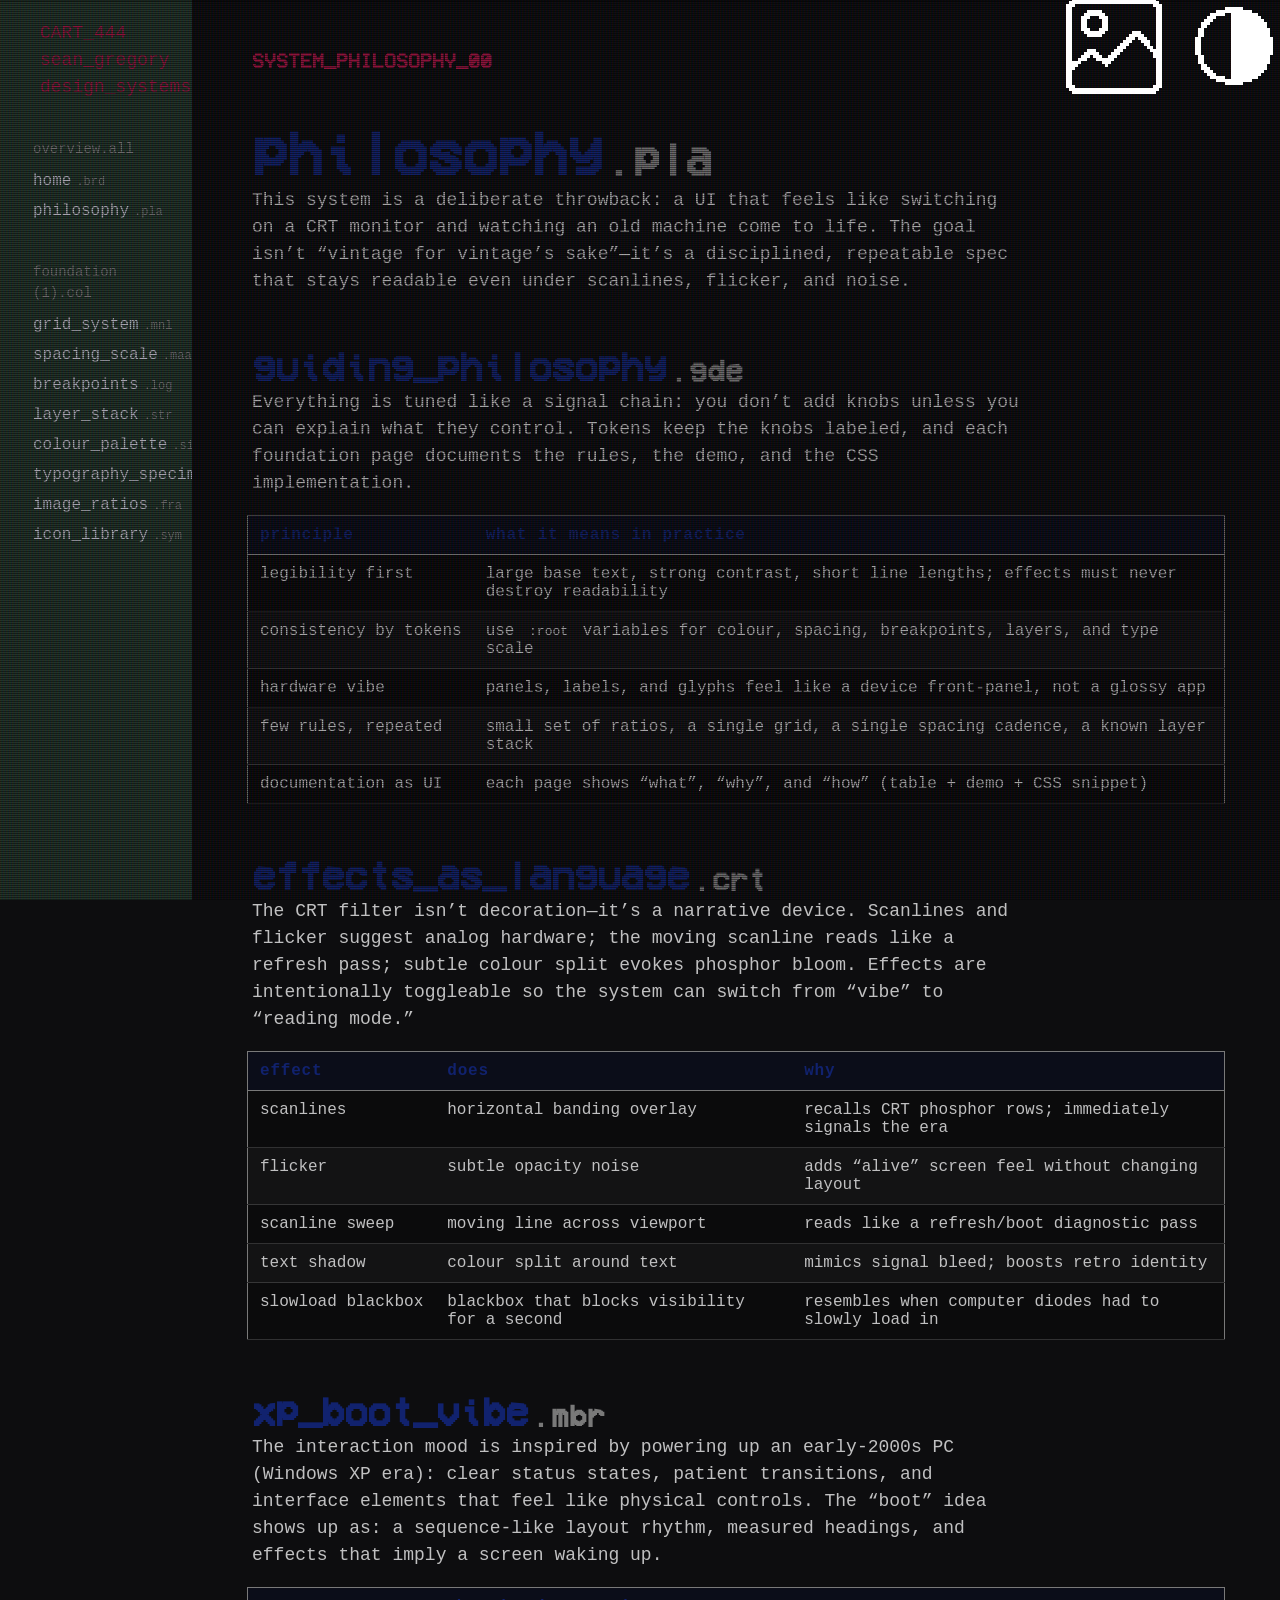
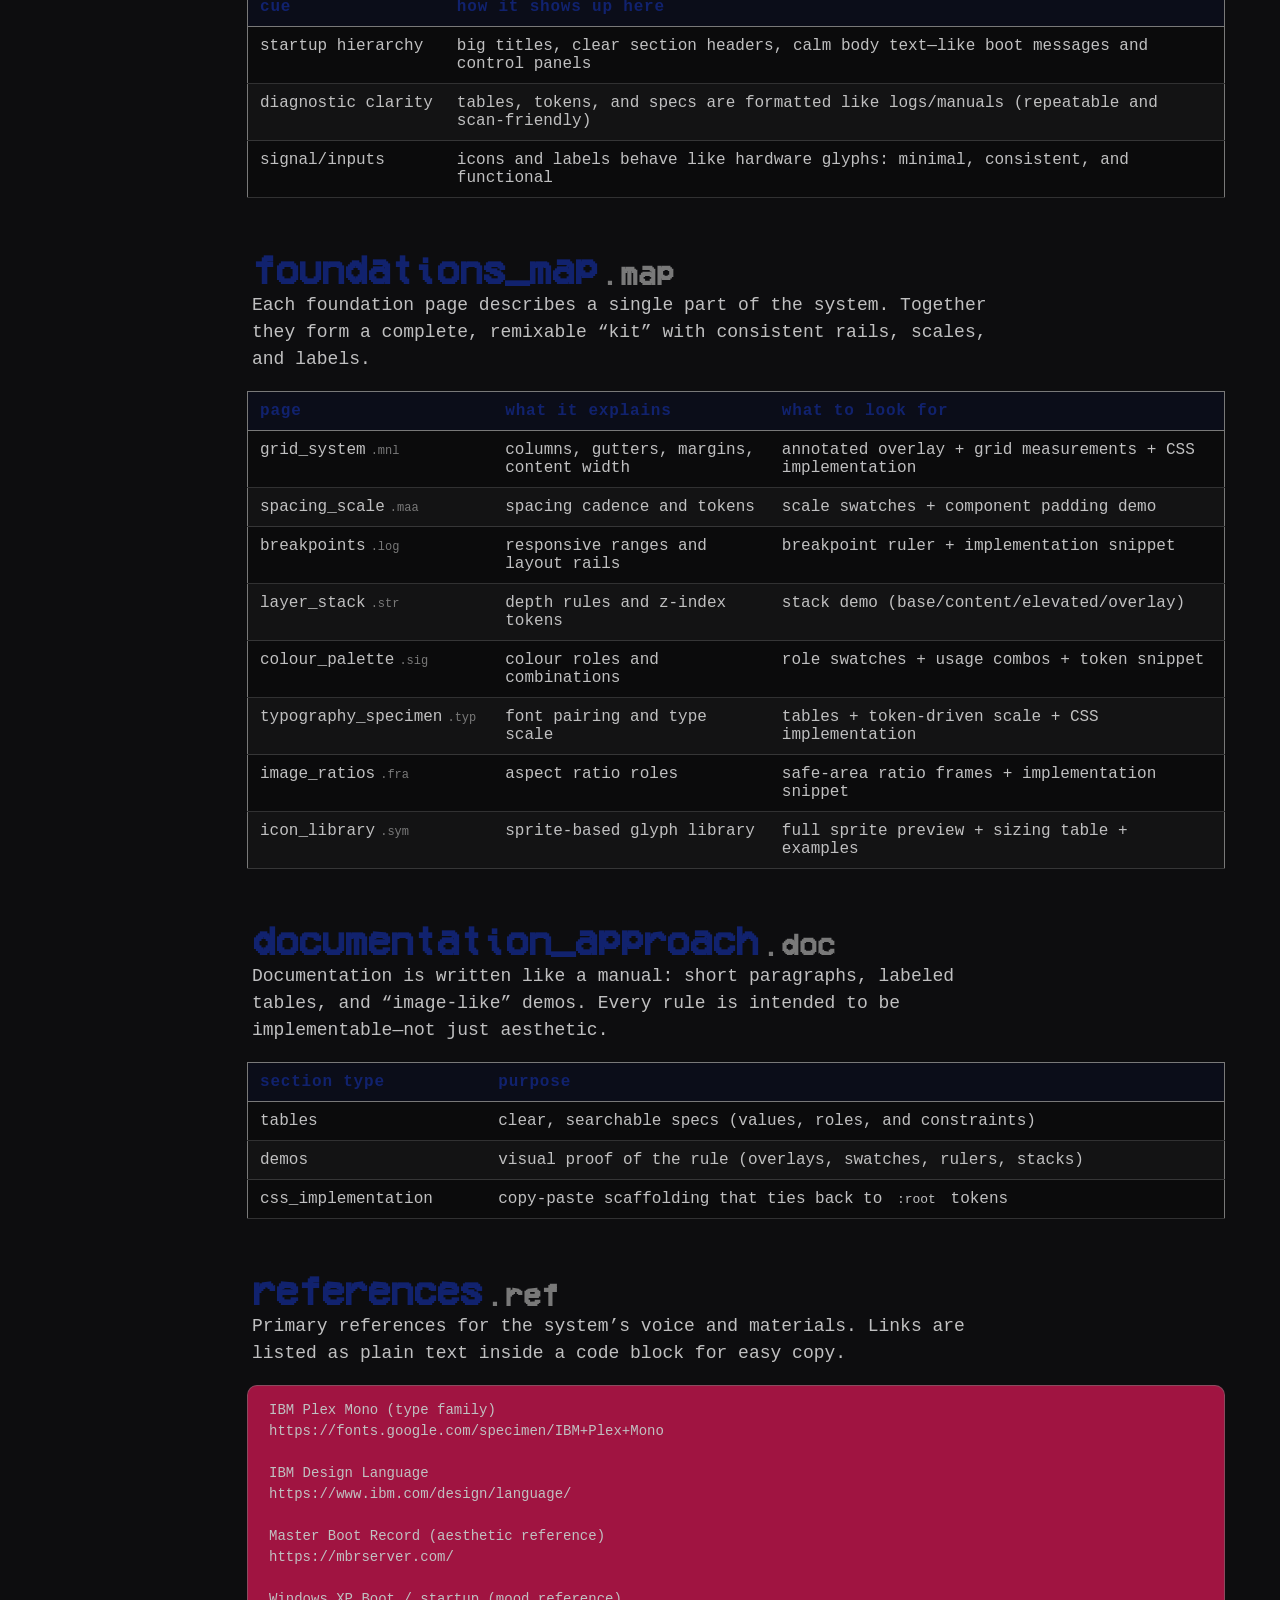
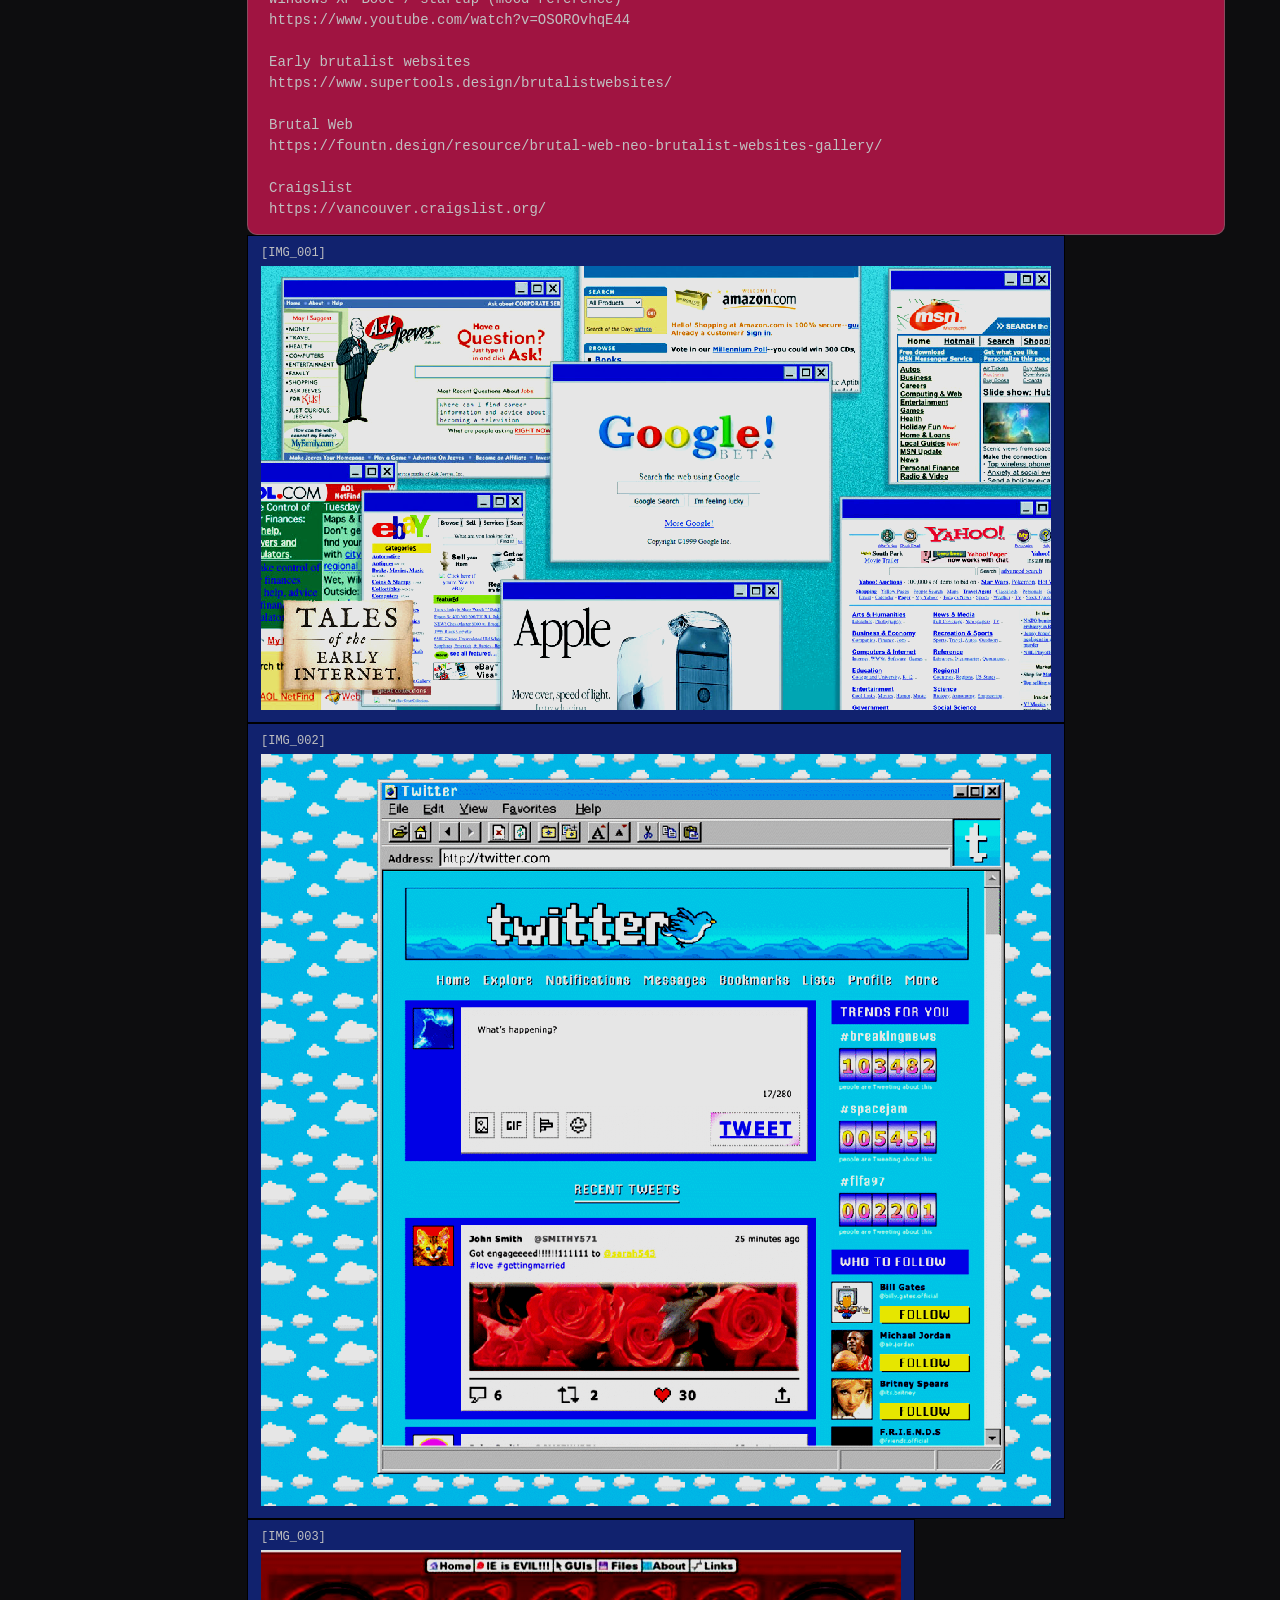
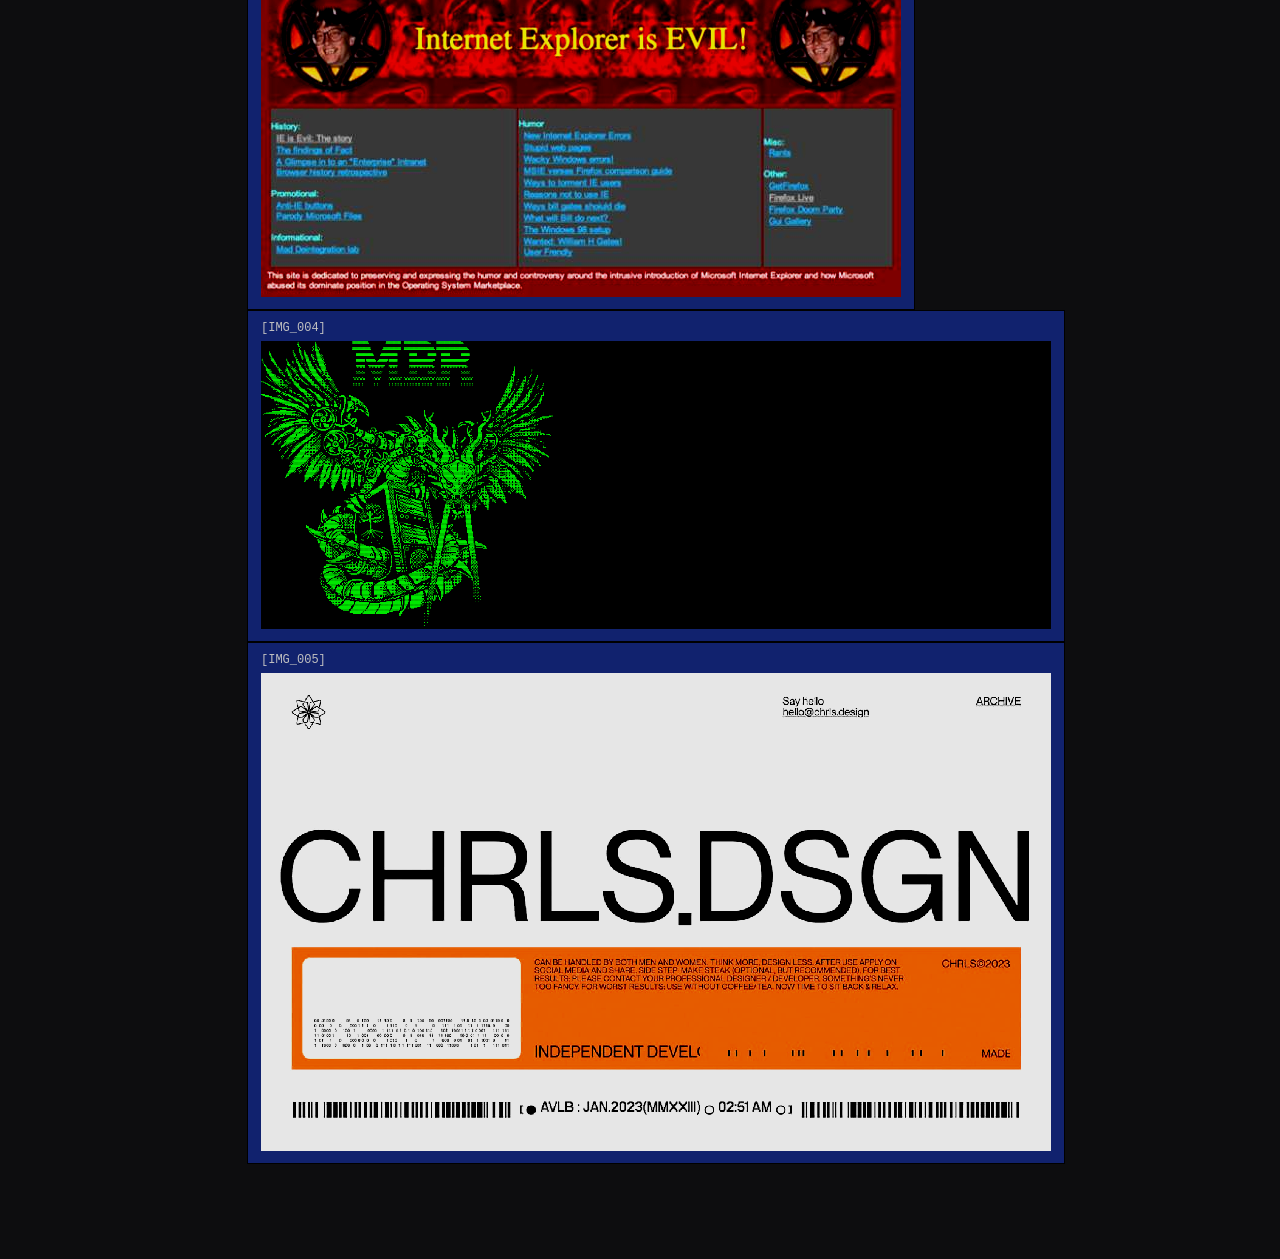
==== commit 10180232: "Added some images to help convey" ====
--- a/philosophy.html
+++ b/philosophy.html
@@ -253,6 +253,28 @@
 https://vancouver.craigslist.org/
 </code></pre>
         </section>
+        <section>
+            <div class="img-entry">
+                <p class="img-label">[IMG_001]</p>
+                <img src="./resources/images/image1.jpg" alt="">
+            </div>
+            <div class="img-entry">
+                <p class="img-label">[IMG_002]</p>
+                <img src="./resources/images/image2.png" alt="">
+            </div>
+            <div class="img-entry">
+                <p class="img-label">[IMG_003]</p>
+                <img src="./resources/images/image3.jpg" alt="">
+            </div>
+            <div class="img-entry">
+                <p class="img-label">[IMG_004]</p>
+                <img src="./resources/images/image4.png" alt="">
+            </div>
+            <div class="img-entry">
+                <p class="img-label">[IMG_005]</p>
+                <img src="./resources/images/image5.jpg" alt="">
+            </div>
+        </section>
         <div class="icon effectsToggle" style="--x:2; --y:4" onclick="toggleEffects()" role="button" tabindex="0" aria-label="Toggle CRT effects" aria-pressed="false"></div>
         <div class="icon lightDarkToggle" style="--x:3; --y:3" onclick="toggleTheme()" role="button" tabindex="0" aria-label="Toggle theme"></div>
     </div>
--- a/mainStyle.css
+++ b/mainStyle.css
@@ -267,6 +267,7 @@
 
 .light-mode
 {
+    --color-primary: #2342cf;
     --color-background: #ffffff;
     --color-text: #0D0D0F;
     --color-link: #3a3a3a;
@@ -1367,4 +1368,24 @@
 {
     background-color: var(--color-accent);
     border-radius: 10px;
+}
+.img-entry {
+    border: 1px solid #000;
+    padding: 8px;
+    display: inline-block;
+    background: var(--color-primary);
+}
+
+.img-label {
+    font-size: 12px;
+    margin-bottom: 4px;
+}
+
+.img-entry img {
+    max-width: 800px;
+    image-rendering: pixelated;
+    filter: contrast(150%) brightness(90%);
+}
+.img-entry img:hover {
+    filter: invert(100%) contrast(200%);
 }
